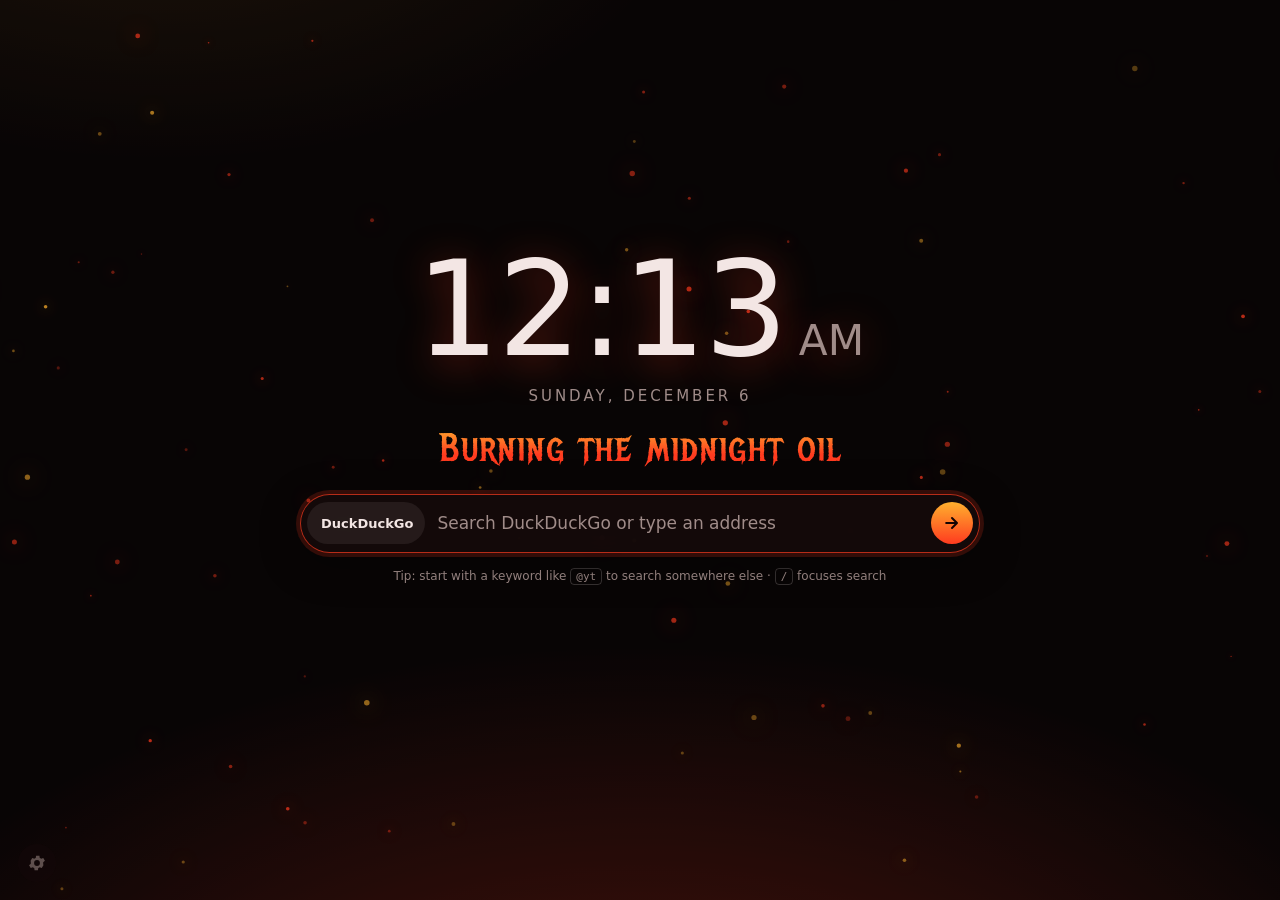
==== android/app/src/main/assets/newtab/index.html @ e1a93883 "android: Ignifox Studio, themes, new tab page, toolbar position, no Play Services Co-Authored-By: Cl" ====
<!DOCTYPE html>
<html lang="en">
<head>
  <meta charset="utf-8">
  <!-- Ignifox New Tab: an ordinary unprivileged page. It can't touch the browser;
       its settings arrive in config.js, written by Ignifox Studio's engine. -->
  <meta http-equiv="Content-Security-Policy"
        content="default-src 'none'; script-src 'self' file:; style-src 'self' file: 'unsafe-inline'; img-src 'self' file: https: data:; font-src 'self' file:; connect-src 'none'; form-action 'none'">
  <meta name="color-scheme" content="dark light">
  <meta name="referrer" content="no-referrer">
  <title>New Tab</title>
  <link rel="icon" href="logo.svg">
  <link rel="stylesheet" href="newtab.css">
  <script src="config.js"></script>
  <script src="newtab.js" defer></script>
</head>
<body>
  <div id="wall" aria-hidden="true"><canvas id="fx"></canvas></div>
  <div id="dim" aria-hidden="true"></div>

  <main id="center">
    <div id="clock" hidden></div>
    <div id="date" hidden></div>
    <h1 id="greeting" hidden></h1>

    <form id="search" role="search" hidden>
      <div class="engine">
        <button type="button" id="engine-btn" aria-haspopup="listbox" aria-expanded="false" title="Search engine"></button>
        <ul id="engine-menu" role="listbox" hidden></ul>
      </div>
      <input id="q" type="search" autocomplete="off" spellcheck="false" aria-label="Search or enter address">
      <button type="submit" class="go" aria-label="Search">
        <svg viewBox="0 0 24 24"><path d="M5 12h12m-5-6 6 6-6 6" fill="none" stroke="currentColor" stroke-width="2.4" stroke-linecap="round" stroke-linejoin="round"/></svg>
      </button>
    </form>
    <p id="hint" hidden>Tip: start with a keyword like <kbd>@yt</kbd> to search somewhere else · <kbd>/</kbd> focuses search</p>

    <nav id="tiles" aria-label="Shortcuts"></nav>
  </main>

  <aside id="notes" hidden>
    <div class="nhead">Notes</div>
    <textarea id="notes-text" spellcheck="false" placeholder="Jot something down… (stays on this computer)"></textarea>
  </aside>

  <button id="gear" title="Customize this page in Ignifox Studio">
    <svg viewBox="0 0 24 24"><path fill="currentColor" d="M19.4 13a7.5 7.5 0 0 0 0-2l2.1-1.6-2-3.5-2.5 1a7.6 7.6 0 0 0-1.7-1l-.4-2.7h-4l-.4 2.7a7.6 7.6 0 0 0-1.7 1l-2.5-1-2 3.5L4.6 11a7.5 7.5 0 0 0 0 2l-2.1 1.6 2 3.5 2.5-1c.5.4 1.1.7 1.7 1l.4 2.7h4l.4-2.7c.6-.3 1.2-.6 1.7-1l2.5 1 2-3.5zM12 15.5A3.5 3.5 0 1 1 12 8.5a3.5 3.5 0 0 1 0 7z"/></svg>
  </button>
  <div id="gear-tip" hidden>
    <b>Make it yours</b>
    Wallpaper, clock, shortcuts, search engine and layout all live in
    <b>Ignifox Studio → New Tab</b>.<br>Open it with <kbd>Ctrl</kbd>+<kbd>Alt</kbd>+<kbd>I</kbd>.
  </div>
</body>
</html>
---- android/app/src/main/assets/newtab/newtab.css ----
@font-face { font-family: "Metal Mania"; src: url("MetalMania-Regular.ttf"); }

:root {
  --bg: #0b0607; --bg2: #170b0c; --bg3: #24110f; --fg: #f3e6e4; --dim: #a08c89;
  --accent: #ff3b1f; --accent2: #ffb02e; --r: 14px; --cols: 6; --dimness: .25; --blur: 0px;
  color-scheme: dark;
  font: 15px/1.5 system-ui, "Inter", "Cantarell", "Noto Sans", sans-serif;
  color: var(--fg);
  background: var(--bg);
}
:root[data-light] { color-scheme: light; }
* { box-sizing: border-box; }
html, body { height: 100%; margin: 0; overflow: hidden; }

/* ------------------------------------------------------------ wallpaper */
#wall { position: fixed; inset: -40px; z-index: 0; background: var(--bg); filter: blur(var(--blur)); }
#fx { position: absolute; inset: 0; width: 100%; height: 100%; display: none; }
:root[data-wall="embers"] #fx { display: block; }
:root[data-wall="embers"] #wall {
  background:
    radial-gradient(1200px 700px at 50% 120%, color-mix(in srgb, var(--accent) 38%, transparent), transparent 70%),
    radial-gradient(900px 500px at 15% -10%, color-mix(in srgb, var(--accent2) 12%, transparent), transparent 60%),
    var(--bg);
}
:root[data-wall="gradient"] #wall {
  background:
    radial-gradient(1000px 700px at 80% 0%, color-mix(in srgb, var(--accent) 35%, transparent), transparent 60%),
    radial-gradient(900px 700px at 0% 100%, color-mix(in srgb, var(--accent2) 22%, transparent), transparent 60%),
    linear-gradient(160deg, var(--bg2), var(--bg));
}
:root[data-wall="aurora"] #wall { background: var(--bg); overflow: hidden; }
:root[data-wall="aurora"] #wall::before, :root[data-wall="aurora"] #wall::after {
  content: ""; position: absolute; width: 70vmax; height: 70vmax; border-radius: 50%;
  filter: blur(90px); opacity: .55; animation: drift 22s ease-in-out infinite alternate;
}
:root[data-wall="aurora"] #wall::before { background: var(--accent); left: -15vmax; top: -25vmax; }
:root[data-wall="aurora"] #wall::after { background: var(--accent2); right: -20vmax; bottom: -30vmax; animation-duration: 28s; animation-direction: alternate-reverse; }
@keyframes drift { to { transform: translate(18vmax, 12vmax) scale(1.2); } }
:root[data-wall="solid"] #wall, :root[data-wall="none"] #wall { background: var(--bg); }
:root[data-wall="image"] #wall { background-color: var(--bg); background-position: center; background-size: cover; background-repeat: no-repeat; }
#dim { position: fixed; inset: 0; z-index: 1; background: #000; opacity: var(--dimness); pointer-events: none; }
:root[data-wall="none"] #dim, :root[data-wall="solid"] #dim { display: none; }
@media (prefers-reduced-motion: reduce) {
  #wall::before, #wall::after { animation: none !important; }
}

/* --------------------------------------------------------------- layout */
#center {
  position: relative; z-index: 2; height: 100%;
  display: flex; flex-direction: column; align-items: center; justify-content: center;
  gap: 14px; padding: 6vh 24px 10vh;
}
:root[data-layout="top"] #center { justify-content: flex-start; padding-top: 12vh; }
:root[data-layout="minimal"] #clock, :root[data-layout="minimal"] #date,
:root[data-layout="minimal"] #greeting { display: none !important; }

#clock {
  font-size: clamp(64px, 11vw, 132px); font-weight: 200; line-height: 1;
  letter-spacing: -2px; font-variant-numeric: tabular-nums;
  text-shadow: 0 6px 40px color-mix(in srgb, var(--accent) 40%, transparent);
}
#clock small { font-size: .32em; font-weight: 400; margin-inline-start: .3em; color: var(--dim); letter-spacing: 0; }
#date { color: var(--dim); font-size: 15px; letter-spacing: 3px; text-transform: uppercase; margin-top: -4px; }
#greeting {
  margin: 4px 0 10px; font: 400 clamp(26px, 3.4vw, 40px)/1.1 "Metal Mania", serif; letter-spacing: 1px;
  background: linear-gradient(180deg, var(--accent2), var(--accent) 65%);
  -webkit-background-clip: text; background-clip: text; color: transparent;
}

/* --------------------------------------------------------------- search */
#search {
  position: relative; z-index: 10;
  width: min(680px, 92vw); display: flex; align-items: center; gap: 6px;
  padding: 6px; border-radius: 999px;
  background: color-mix(in srgb, var(--bg2) 82%, transparent);
  border: 1px solid color-mix(in srgb, var(--fg) 12%, transparent);
  backdrop-filter: blur(14px);
  box-shadow: 0 10px 40px rgba(0,0,0,.35);
  transition: border-color .15s, box-shadow .15s;
}
#search:focus-within {
  border-color: color-mix(in srgb, var(--accent) 70%, transparent);
  box-shadow: 0 0 0 4px color-mix(in srgb, var(--accent) 18%, transparent), 0 10px 40px rgba(0,0,0,.35);
}
#q { flex: 1; min-width: 0; border: 0; outline: 0; background: none; color: var(--fg); font: inherit; font-size: 17px; padding: 10px 6px; }
#q::placeholder { color: var(--dim); }
#q::-webkit-search-cancel-button { display: none; }
.go {
  width: 42px; height: 42px; flex: none; border: 0; border-radius: 50%; cursor: pointer; color: #140404;
  background: linear-gradient(180deg, var(--accent2), var(--accent));
  display: grid; place-items: center;
}
.go svg { width: 20px; height: 20px; }
.engine { position: relative; }
#engine-btn {
  height: 42px; padding: 0 12px 0 14px; border: 0; border-radius: 999px; cursor: pointer;
  background: color-mix(in srgb, var(--fg) 8%, transparent); color: var(--fg); font: inherit; font-weight: 600; font-size: 13px;
  display: flex; align-items: center; gap: 6px; white-space: nowrap;
}
#engine-btn::after { content: "▾"; color: var(--dim); font-size: 11px; }
#engine-btn:hover { background: color-mix(in srgb, var(--fg) 14%, transparent); }
:root:not([data-switcher]) #engine-btn { pointer-events: none; }
:root:not([data-switcher]) #engine-btn::after { display: none; }
#engine-menu {
  position: absolute; top: 48px; left: 0; z-index: 5; min-width: 220px; max-height: 50vh; overflow: auto;
  margin: 0; padding: 6px; list-style: none; border-radius: 12px;
  background: var(--bg2); border: 1px solid color-mix(in srgb, var(--accent) 30%, transparent);
  box-shadow: 0 14px 40px rgba(0,0,0,.5);
}
#engine-menu li { padding: 8px 10px; border-radius: 8px; cursor: pointer; display: flex; justify-content: space-between; gap: 16px; }
#engine-menu li:hover, #engine-menu li[aria-selected="true"] { background: color-mix(in srgb, var(--accent) 20%, transparent); }
#engine-menu li small { color: var(--dim); font-family: ui-monospace, monospace; }
#hint { margin: 0; color: var(--dim); font-size: 12px; }
kbd { font: 11px ui-monospace, monospace; padding: 1px 5px; border-radius: 4px; border: 1px solid color-mix(in srgb, var(--fg) 20%, transparent); }

/* ---------------------------------------------------------------- tiles */
#tiles {
  margin-top: 22px; display: grid; gap: 18px 14px;
  grid-template-columns: repeat(min(var(--cols), var(--count, 6)), 92px);
  justify-content: center;
}
.tile { display: flex; flex-direction: column; align-items: center; gap: 8px; color: var(--fg); text-decoration: none; outline: none; }
.tile .ico {
  width: 64px; height: 64px; display: grid; place-items: center; overflow: hidden;
  border-radius: var(--r); font-size: 26px; font-weight: 700; color: var(--fg);
  background: color-mix(in srgb, var(--bg2) 85%, transparent);
  border: 1px solid color-mix(in srgb, var(--fg) 10%, transparent);
  backdrop-filter: blur(10px);
  transition: transform .15s, border-color .15s, box-shadow .15s;
}
.tile .ico img { width: 30px; height: 30px; }
.tile .ico span { background: linear-gradient(180deg, var(--accent2), var(--accent)); -webkit-background-clip: text; background-clip: text; color: transparent; }
.tile:hover .ico, .tile:focus-visible .ico {
  transform: translateY(-3px); border-color: color-mix(in srgb, var(--accent) 60%, transparent);
  box-shadow: 0 8px 26px -6px color-mix(in srgb, var(--accent) 60%, transparent);
}
.tile .t { font-size: 12px; color: var(--dim); max-width: 92px; overflow: hidden; text-overflow: ellipsis; white-space: nowrap; }
.tile:hover .t { color: var(--fg); }
:root[data-tiles="circle"] .tile .ico { border-radius: 50%; }
:root[data-tiles="square"] .tile .ico { border-radius: 4px; }
:root[data-tiles="minimal"] .tile .ico { background: none; border-color: transparent; backdrop-filter: none; }

/* ---------------------------------------------------------- notes, gear */
#notes {
  position: fixed; z-index: 3; right: 22px; bottom: 22px; width: 280px;
  border-radius: 14px; overflow: hidden;
  background: color-mix(in srgb, var(--bg2) 85%, transparent); backdrop-filter: blur(12px);
  border: 1px solid color-mix(in srgb, var(--fg) 12%, transparent);
}
.nhead { padding: 8px 12px; font-size: 11px; letter-spacing: 2px; text-transform: uppercase; color: var(--dim); }
#notes-text { width: 100%; height: 160px; border: 0; outline: 0; resize: none; padding: 0 12px 12px; background: none; color: var(--fg); font: 13px/1.5 inherit; }
#gear {
  position: fixed; z-index: 3; left: 18px; bottom: 18px; width: 38px; height: 38px; border-radius: 50%; border: 0; cursor: pointer;
  background: color-mix(in srgb, var(--bg2) 70%, transparent); color: var(--dim); display: grid; place-items: center; opacity: .55;
}
#gear:hover { opacity: 1; color: var(--accent); }
#gear svg { width: 20px; height: 20px; }
#gear-tip {
  position: fixed; z-index: 4; left: 18px; bottom: 64px; width: 280px; padding: 14px; border-radius: 12px; font-size: 13px;
  background: var(--bg2); border: 1px solid color-mix(in srgb, var(--accent) 35%, transparent); color: var(--dim);
}
#gear-tip b { color: var(--fg); }
#gear-tip > b:first-child { display: block; margin-bottom: 4px; color: var(--accent2); }

/* imported / chosen font for the big text */
:root[style*="--nt-font"] #clock,
:root[style*="--nt-font"] #greeting {
  font-family: var(--nt-font) !important;
}

/* ---- Ignifox for Android: same page, phone-sized. Settings live in the app's Ignifox Studio. */
:root[data-platform="android"] #gear, :root[data-platform="android"] #gear-tip,
:root[data-platform="android"] #hint { display: none !important; }
:root[data-platform="android"] #center { padding-left: 16px; padding-right: 16px; }
:root[data-platform="android"] #notes { position: static; width: auto; margin: 18px 16px; }
@media (max-width: 600px) {
  #clock { font-size: clamp(54px, 19vw, 92px); }
  #greeting { font-size: clamp(20px, 6vw, 30px); }
  #search { width: 100%; }
  #tiles { gap: 10px; }
}
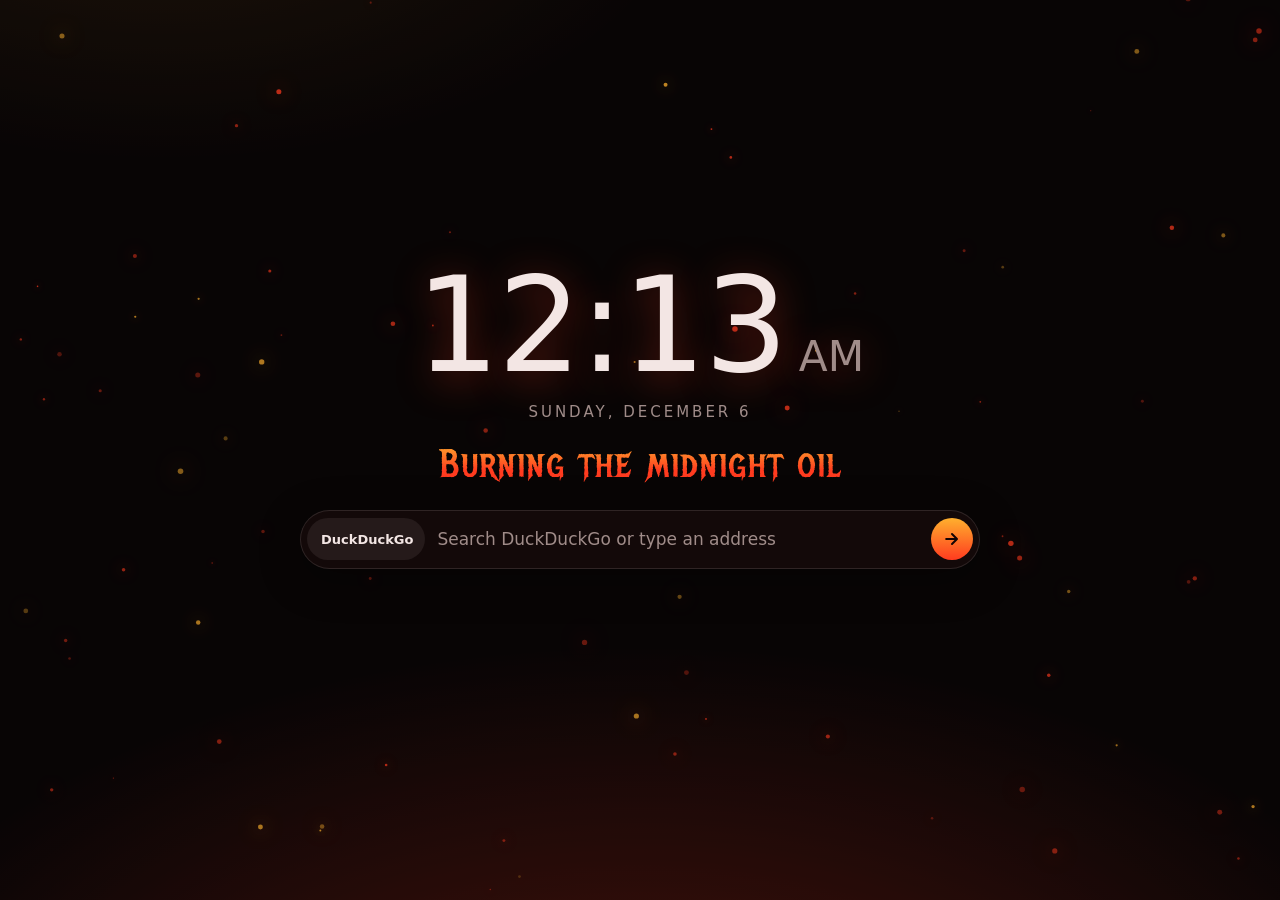
==== commit 0883b6eb: "android: serve the new tab page from the APK; fix wallpaper pictures Co-Authored-By: Claude Fable 5." ====
--- a/android/app/src/main/assets/newtab/index.html
+++ b/android/app/src/main/assets/newtab/index.html
@@ -5,7 +5,7 @@
   <!-- Ignifox New Tab: an ordinary unprivileged page. It can't touch the browser;
        its settings arrive in config.js, written by Ignifox Studio's engine. -->
   <meta http-equiv="Content-Security-Policy"
-        content="default-src 'none'; script-src 'self' file:; style-src 'self' file: 'unsafe-inline'; img-src 'self' file: https: data:; font-src 'self' file:; connect-src 'none'; form-action 'none'">
+        content="default-src 'none'; script-src 'self' file: resource:; style-src 'self' file: resource: 'unsafe-inline'; img-src 'self' file: resource: https: data:; font-src 'self' file: resource:; connect-src 'none'; form-action 'none'">
   <meta name="color-scheme" content="dark light">
   <meta name="referrer" content="no-referrer">
   <title>New Tab</title>
--- a/android/app/src/main/assets/newtab/newtab.css
+++ b/android/app/src/main/assets/newtab/newtab.css
@@ -15,7 +15,10 @@
 /* ------------------------------------------------------------ wallpaper */
 #wall { position: fixed; inset: -40px; z-index: 0; background: var(--bg); filter: blur(var(--blur)); }
 #fx { position: absolute; inset: 0; width: 100%; height: 100%; display: none; }
-:root[data-wall="embers"] #fx { display: block; }
+:root[data-fx] #fx { display: block; }
+:root[data-wall="starfield"] #wall { background: radial-gradient(900px 600px at 50% 50%, color-mix(in srgb, var(--accent) 14%, transparent), transparent 70%), var(--bg); }
+:root[data-wall="matrix"] #wall { background: var(--bg); }
+:root[data-wall="snow"] #wall { background: linear-gradient(180deg, var(--bg2), var(--bg) 70%); }
 :root[data-wall="embers"] #wall {
   background:
     radial-gradient(1200px 700px at 50% 120%, color-mix(in srgb, var(--accent) 38%, transparent), transparent 70%),
